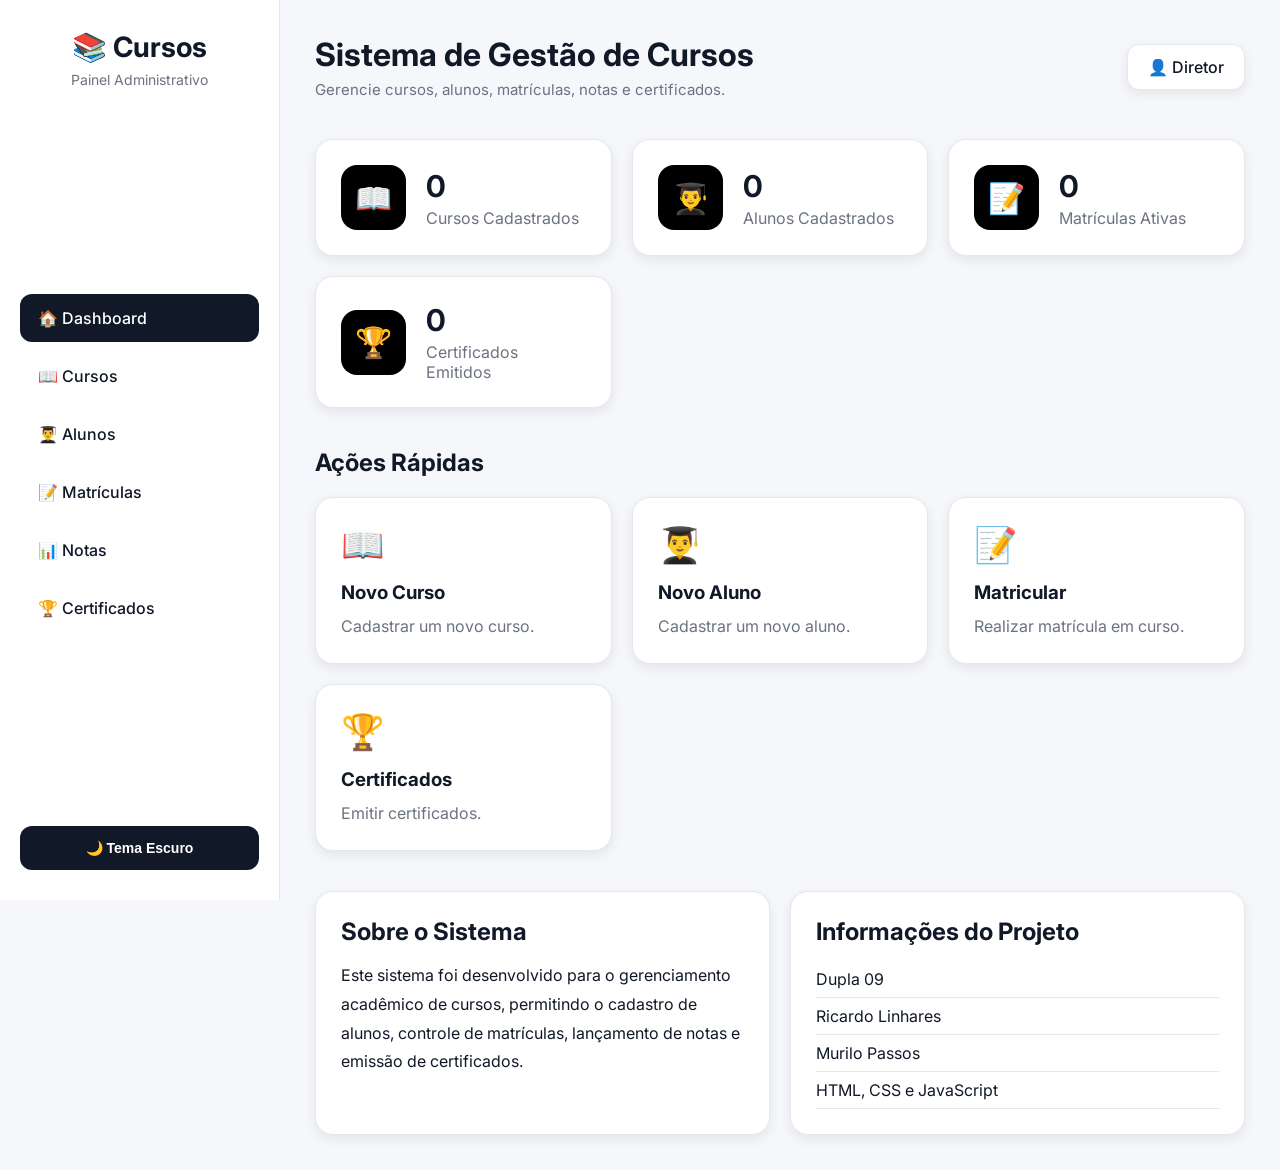
==== index.html @ fa4fe5f0 "primeiro commit" ====
<!DOCTYPE html>

<html lang="pt-BR">

<head>
    <meta charset="UTF-8">
    <meta name="viewport" content="width=device-width, initial-scale=1.0">


<title>Sistema de Gestão de Cursos</title>

<!--
    Arquivos CSS
    estilo.css = estilos gerais
    tema.css = modo claro/escuro
-->
<link rel="stylesheet" href="css/index.css">
<link rel="stylesheet" href="tema/tema.css">

<!-- Fonte moderna -->
<link href="https://fonts.googleapis.com/css2?family=Inter:wght@300;400;500;600;700&display=swap" rel="stylesheet">


</head>

<body>


<!-- ===================================================== -->
<!-- SIDEBAR -->
<!-- ===================================================== -->

<aside class="barra-lateral">

    <div class="logo">
        <h2>📚 Cursos</h2>
        <span>Painel Administrativo</span>
    </div>

    <nav class="menu">

        <a href="index.html" class="ativo">
            🏠 Dashboard
        </a>

        <a href="telas/cursos.html">
            📖 Cursos
        </a>

        <a href="telas/alunos.html">
            👨‍🎓 Alunos
        </a>

        <a href="telas/matriculas.html">
            📝 Matrículas
        </a>

        <a href="telas/notas.html">
            📊 Notas
        </a>

        <a href="telas/certificados.html">
            🏆 Certificados
        </a>

    </nav>

    <div class="rodape-menu">
        <button id="alternarTema">
            🌙 Alterar Tema
        </button>
    </div>

</aside>

<!-- ===================================================== -->
<!-- CONTEÚDO -->
<!-- ===================================================== -->

<main class="conteudo">

    <!-- CABEÇALHO -->

    <header class="cabecalho">

        <div>
            <h1>Sistema de Gestão de Cursos</h1>
            <p>
                Gerencie cursos, alunos, matrículas,
                notas e certificados.
            </p>
        </div>

        <div class="usuario">
            <span>👤 Diretor</span>
        </div>

    </header>

    <!-- CARDS DE ESTATÍSTICAS -->

    <section class="cards">

        <div class="card">

            <div class="icone">
                📖
            </div>

            <div>
                <h3 id="totalCursos">0</h3>
                <p>Cursos Cadastrados</p>
            </div>

        </div>

        <div class="card">

            <div class="icone">
                👨‍🎓
            </div>

            <div>
                <h3 id="totalAlunos">0</h3>
                <p>Alunos Cadastrados</p>
            </div>

        </div>

        <div class="card">

            <div class="icone">
                📝
            </div>

            <div>
                <h3 id="totalMatriculas">0</h3>
                <p>Matrículas Ativas</p>
            </div>

        </div>

        <div class="card">

            <div class="icone">
                🏆
            </div>

            <div>
                <h3 id="totalCertificados">0</h3>
                <p>Certificados Emitidos</p>
            </div>

        </div>

    </section>

    <!-- AÇÕES RÁPIDAS -->

    <section class="acoes-rapidas">

        <h2>Ações Rápidas</h2>

        <div class="grade-acoes">

            <a href="telas/cursos.html" class="acao">
                <span>📖</span>
                <h3>Novo Curso</h3>
                <p>Cadastrar um novo curso.</p>
            </a>

            <a href="telas/alunos.html" class="acao">
                <span>👨‍🎓</span>
                <h3>Novo Aluno</h3>
                <p>Cadastrar um novo aluno.</p>
            </a>

            <a href="telas/matriculas.html" class="acao">
                <span>📝</span>
                <h3>Matricular</h3>
                <p>Realizar matrícula em curso.</p>
            </a>

            <a href="telas/certificados.html" class="acao">
                <span>🏆</span>
                <h3>Certificados</h3>
                <p>Emitir certificados.</p>
            </a>

        </div>

    </section>

    <!-- ÚLTIMAS INFORMAÇÕES -->

    <section class="painel-inferior">

        <div class="quadro">

            <h2>Sobre o Sistema</h2>

            <p>
                Este sistema foi desenvolvido para o
                gerenciamento acadêmico de cursos,
                permitindo o cadastro de alunos,
                controle de matrículas, lançamento
                de notas e emissão de certificados.
            </p>

        </div>

        <div class="quadro">

            <h2>Informações do Projeto</h2>

            <ul>
                <li>Dupla 09</li>
                <li>Ricardo Linhares</li>
                <li>Murilo Passos</li>
                <li>HTML, CSS e JavaScript</li>
            </ul>

        </div>

    </section>

</main>

<!-- ===================================================== -->
<!-- SCRIPTS -->
<!-- ===================================================== -->

<script src="js/index.js"></script>
<script src="tema/tema.js"></script>


</body>

</html>
---- css/index.css ----
/* =======================================================
   SISTEMA DE GESTÃO DE CURSOS
   ESTILO PRINCIPAL
   Parte 1 - Reset, Variáveis, Sidebar e Layout Base
======================================================= */

/* =======================================================
   RESET GERAL
======================================================= */

* {
    margin: 0;
    padding: 0;
    box-sizing: border-box;

    transition:
        background-color 0.3s ease,
        color 0.3s ease,
        border-color 0.3s ease;
}

html {
    scroll-behavior: smooth;
}

body {
    font-family: 'Inter', sans-serif;
    background: var(--cor-fundo);
    color: var(--cor-texto);
    min-height: 100vh;
    display: flex;
    transition: background 0.3s ease, color 0.3s ease;
}

/* =======================================================
   VARIÁVEIS DO TEMA CLARO
======================================================= */

:root {
    --cor-fundo: #f5f7fa;
    --cor-sidebar: #ffffff;
    --cor-card: #ffffff;

    --cor-texto: #111827;
    --cor-texto-secundario: #6b7280;

    --cor-borda: #e5e7eb;

    --cor-destaque: #000000;

    --sombra: 0 4px 12px rgba(0, 0, 0, 0.08);

    --sombra-hover: 0 12px 30px rgba(0, 0, 0, 0.12);

    --transicao: 0.3s ease;
}

/* =======================================================
   BARRA LATERAL
======================================================= */

.barra-lateral {
    width: 280px;
    min-height: 100vh;

    background: var(--cor-sidebar);

    border-right: 1px solid var(--cor-borda);

    padding: 30px 20px;

    display: flex;
    flex-direction: column;
    justify-content: space-between;

    position: fixed;
    left: 0;
    top: 0;

    transition: var(--transicao);
}

/* =======================================================
   LOGO
======================================================= */

.logo {
    text-align: center;
}

.logo h2 {
    font-size: 28px;
    font-weight: 700;

    margin-bottom: 5px;
}

.logo span {
    color: var(--cor-texto-secundario);
    font-size: 14px;
}

/* =======================================================
   MENU DE NAVEGAÇÃO
======================================================= */

.menu {
    margin-top: 40px;

    display: flex;
    flex-direction: column;

    gap: 10px;
}

.menu a {
    text-decoration: none;

    color: var(--cor-texto);

    padding: 14px 18px;

    border-radius: 12px;

    font-weight: 500;

    display: flex;
    align-items: center;
    gap: 12px;

    transition: var(--transicao);
}

.menu a:hover {
    background: #f3f4f6;

    transform: translateX(5px);
}

.menu a.ativo {
    background: #111827;

    color: white;
}

/* =======================================================
   RODAPÉ DO MENU
======================================================= */

.rodape-menu {
    margin-top: 30px;
}

/* =======================================================
   BOTÃO DE TEMA
======================================================= */

#alternarTema {
    width: 100%;

    border: none;

    padding: 14px;

    border-radius: 12px;

    cursor: pointer;

    font-weight: 600;
    font-size: 14px;

    background: #111827;
    color: white;

    transition: var(--transicao);
}

#alternarTema:hover {
    transform: translateY(-2px);

    opacity: 0.95;
}

/* =======================================================
   CONTEÚDO PRINCIPAL
======================================================= */

.conteudo {
    flex: 1;

    margin-left: 280px;

    padding: 35px;
}

/* =======================================================
   CABEÇALHO
======================================================= */

.cabecalho {
    display: flex;

    justify-content: space-between;
    align-items: center;

    margin-bottom: 40px;
}

.cabecalho h1 {
    font-size: 32px;
    font-weight: 700;

    margin-bottom: 6px;
}

.cabecalho p {
    color: var(--cor-texto-secundario);
    font-size: 15px;
}

/* =======================================================
   ÁREA DO USUÁRIO
======================================================= */

.usuario {
    background: var(--cor-card);

    border: 1px solid var(--cor-borda);

    padding: 12px 20px;

    border-radius: 12px;

    box-shadow: var(--sombra);

    font-weight: 500;
}

/* =======================================================
   TÍTULOS PADRÃO
======================================================= */

h2 {
    font-size: 24px;
    margin-bottom: 20px;
}

/* =======================================================
   LINKS PADRÃO
======================================================= */

a {
    color: inherit;
}

/* =======================================================
   SCROLLBAR PERSONALIZADA
======================================================= */

::-webkit-scrollbar {
    width: 10px;
}

::-webkit-scrollbar-track {
    background: #e5e7eb;
}

::-webkit-scrollbar-thumb {
    background: #111827;
    border-radius: 20px;
}

::-webkit-scrollbar-thumb:hover {
    background: #000000;
}

/* =======================================================
   CARDS DE ESTATÍSTICAS
======================================================= */

.cards {
    display: grid;

    grid-template-columns:
        repeat(auto-fit, minmax(230px, 1fr));

    gap: 20px;

    margin-bottom: 40px;
}

.card {
    background: var(--cor-card);

    border: 1px solid var(--cor-borda);

    border-radius: 18px;

    padding: 25px;

    display: flex;
    align-items: center;
    gap: 20px;

    box-shadow: var(--sombra);

    transition: var(--transicao);
}

.card:hover {
    transform: translateY(-6px);

    box-shadow: var(--sombra-hover);
}

.icone {
    width: 65px;
    height: 65px;

    border-radius: 16px;

    background: var(--cor-destaque);

    color: white;

    display: flex;
    justify-content: center;
    align-items: center;

    font-size: 30px;
}

.card h3 {
    font-size: 30px;
    margin-bottom: 4px;
}

.card p {
    color: var(--cor-texto-secundario);
}

/* =======================================================
   AÇÕES RÁPIDAS
======================================================= */

.acoes-rapidas {
    margin-bottom: 40px;
}

.grade-acoes {
    display: grid;

    grid-template-columns:
        repeat(auto-fit, minmax(220px, 1fr));

    gap: 20px;
}

.acao {
    text-decoration: none;

    background: var(--cor-card);

    border: 1px solid var(--cor-borda);

    border-radius: 18px;

    padding: 25px;

    box-shadow: var(--sombra);

    transition: var(--transicao);
}

.acao:hover {
    transform: translateY(-6px);

    box-shadow: var(--sombra-hover);
}

.acao span {
    font-size: 35px;

    display: block;

    margin-bottom: 15px;
}

.acao h3 {
    margin-bottom: 10px;
}

.acao p {
    color: var(--cor-texto-secundario);

    line-height: 1.5;
}

/* =======================================================
   QUADROS INFORMATIVOS
======================================================= */

.painel-inferior {
    display: grid;

    grid-template-columns: 1fr 1fr;

    gap: 20px;
}

.quadro {
    background: var(--cor-card);

    border: 1px solid var(--cor-borda);

    border-radius: 18px;

    padding: 25px;

    box-shadow: var(--sombra);
}

.quadro h2 {
    margin-bottom: 15px;
}

.quadro p {
    line-height: 1.8;
}

.quadro ul {
    list-style: none;
}

.quadro li {
    padding: 8px 0;

    border-bottom: 1px solid var(--cor-borda);
}








/* =======================================================
   RESPONSIVIDADE
======================================================= */

@media (max-width: 900px) {

    .painel-inferior {
        grid-template-columns: 1fr;
    }

    .cabecalho {
        flex-direction: column;
        align-items: flex-start;

        gap: 20px;
    }
}

@media (max-width: 768px) {

    .barra-lateral {
        width: 100%;

        position: relative;

        min-height: auto;
    }

    .conteudo {
        margin-left: 0;
    }
}

@media (max-width: 600px) {

    .cards,
    .grade-acoes {
        grid-template-columns: 1fr;
    }
}
---- tema/tema.css ----
/* =======================================================
   MODO ESCURO
======================================================= */

body.escuro {

    --cor-fundo: #0f1115;

    --cor-sidebar: #161b22;

    --cor-card: #1d232d;

    --cor-texto: #ffffff;

    --cor-texto-secundario: #9ca3af;

    --cor-borda: #2f3742;

    --cor-destaque: #ffffff;

    --sombra: 0 4px 12px rgba(0, 0, 0, 0.4);

    --sombra-hover: 0 12px 30px rgba(0, 0, 0, 0.5);
}

/* =======================================================
   AJUSTES EXTRAS MODO ESCURO
======================================================= */

body.escuro .menu a:hover {
    background: rgba(255, 255, 255, 0.08);
}

body.escuro .menu a.ativo {
    background: white;
    color: black;
}

/* Botão de troca de tema */

body.escuro #alternarTema {
    background: white;
    color: black;
}

/* Caso alguma tela utilize botão primário */

body.escuro .botao-primario {
    background: white;
    color: black;
}

/* Tabelas */

body.escuro thead {
    background: #111111;
}

body.escuro tbody tr:hover {
    background: rgba(255, 255, 255, 0.05);
}

/* Scrollbar */

body.escuro ::-webkit-scrollbar-track {
    background: #1a1a1a;
}

body.escuro ::-webkit-scrollbar-thumb {
    background: #6b7280;
    border-radius: 20px;
}

body.escuro ::-webkit-scrollbar-thumb:hover {
    background: #9ca3af;
}
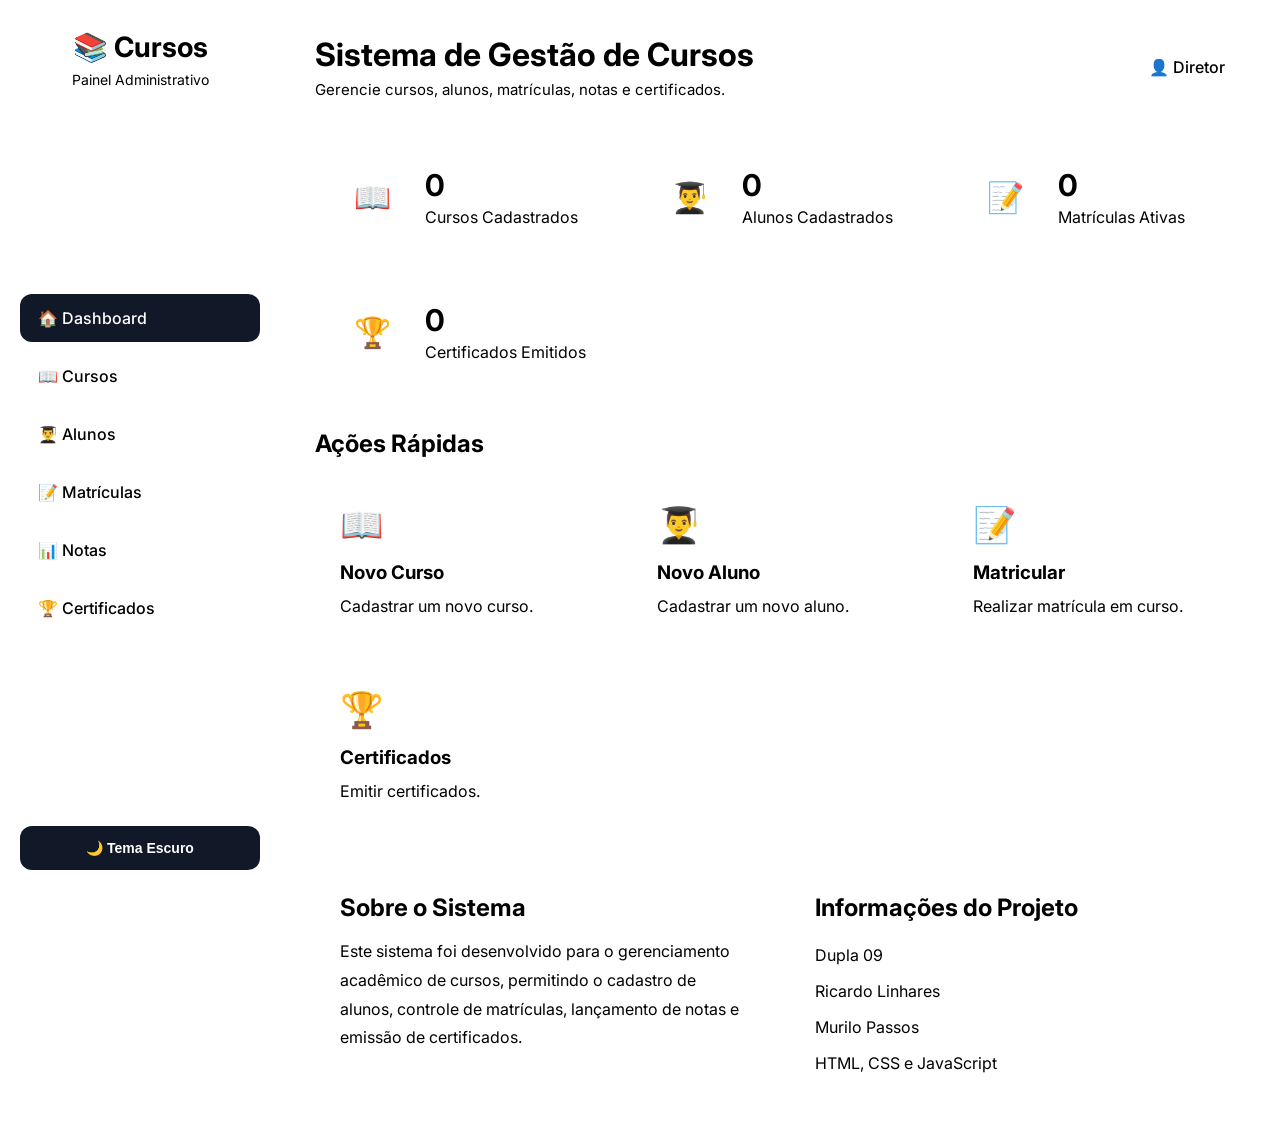
==== commit 4df6d1d2: "add telas finais" ====
--- a/index.html
+++ b/index.html
@@ -14,8 +14,9 @@
     estilo.css = estilos gerais
     tema.css = modo claro/escuro
 -->
+<link rel="stylesheet" href="base/base.css">
+<link rel="stylesheet" href="tema/tema.css">
 <link rel="stylesheet" href="css/index.css">
-<link rel="stylesheet" href="tema/tema.css">
 
 <!-- Fonte moderna -->
 <link href="https://fonts.googleapis.com/css2?family=Inter:wght@300;400;500;600;700&display=swap" rel="stylesheet">
--- a/base/base.css
+++ b/base/base.css
@@ -0,0 +1,235 @@
+/* =======================================================
+   RESET
+======================================================= */
+
+* {
+    margin: 0;
+    padding: 0;
+    box-sizing: border-box;
+
+    transition:
+        background-color 0.3s ease,
+        color 0.3s ease,
+        border-color 0.3s ease;
+}
+
+html {
+    scroll-behavior: smooth;
+}
+
+body {
+    font-family: 'Inter', sans-serif;
+    background: var(--cor-fundo);
+    color: var(--cor-texto);
+    min-height: 100vh;
+    display: flex;
+    transition: background 0.3s ease, color 0.3s ease;
+}
+
+/* =======================================================
+   BARRA LATERAL
+======================================================= */
+
+.barra-lateral {
+    width: 280px;
+    min-height: 100vh;
+    background: var(--cor-sidebar);
+    border-right: 1px solid var(--cor-borda);
+    padding: 30px 20px;
+    display: flex;
+    flex-direction: column;
+    justify-content: space-between;
+    position: fixed;
+    left: 0;
+    top: 0;
+    transition: var(--transicao);
+}
+
+/* =======================================================
+   LOGO
+======================================================= */
+
+.logo {
+    text-align: center;
+}
+
+.logo h2 {
+    font-size: 28px;
+    font-weight: 700;
+    margin-bottom: 5px;
+}
+
+.logo span {
+    color: var(--cor-texto-secundario);
+    font-size: 14px;
+}
+
+/* =======================================================
+   MENU
+======================================================= */
+
+.menu {
+    margin-top: 40px;
+    display: flex;
+    flex-direction: column;
+    gap: 10px;
+}
+
+.menu a {
+    text-decoration: none;
+    color: var(--cor-texto);
+    padding: 14px 18px;
+    border-radius: 12px;
+    font-weight: 500;
+    display: flex;
+    align-items: center;
+    gap: 12px;
+    transition: var(--transicao);
+}
+
+.menu a:hover {
+    background: #f3f4f6;
+    transform: translateX(5px);
+}
+
+.menu a.ativo {
+    background: #111827;
+    color: white;
+}
+
+/* =======================================================
+   RODAPÉ MENU
+======================================================= */
+
+.rodape-menu {
+    margin-top: 30px;
+}
+
+/* =======================================================
+   BOTÃO TEMA
+======================================================= */
+
+#alternarTema {
+    width: 100%;
+    border: none;
+    padding: 14px;
+    border-radius: 12px;
+    cursor: pointer;
+    font-weight: 600;
+    font-size: 14px;
+    background: #111827;
+    color: white;
+    transition: var(--transicao);
+}
+
+#alternarTema:hover {
+    transform: translateY(-2px);
+    opacity: 0.95;
+}
+
+/* =======================================================
+   CONTEÚDO
+======================================================= */
+
+.conteudo {
+    flex: 1;
+    margin-left: 280px;
+    padding: 35px;
+}
+
+/* =======================================================
+   CABEÇALHO
+======================================================= */
+
+.cabecalho {
+    display: flex;
+    justify-content: space-between;
+    align-items: center;
+    margin-bottom: 40px;
+}
+
+.cabecalho h1 {
+    font-size: 32px;
+    font-weight: 700;
+    margin-bottom: 6px;
+}
+
+.cabecalho p {
+    color: var(--cor-texto-secundario);
+    font-size: 15px;
+}
+
+/* =======================================================
+   USUÁRIO
+======================================================= */
+
+.usuario {
+    background: var(--cor-card);
+    border: 1px solid var(--cor-borda);
+    padding: 12px 20px;
+    border-radius: 12px;
+    box-shadow: var(--sombra);
+    font-weight: 500;
+}
+
+/* =======================================================
+   PADRÕES
+======================================================= */
+
+h2 {
+    font-size: 24px;
+    margin-bottom: 20px;
+}
+
+a {
+    color: inherit;
+}
+
+/* =======================================================
+   SCROLLBAR
+======================================================= */
+
+::-webkit-scrollbar {
+    width: 10px;
+}
+
+::-webkit-scrollbar-track {
+    background: #e5e7eb;
+}
+
+::-webkit-scrollbar-thumb {
+    background: #111827;
+    border-radius: 20px;
+}
+
+::-webkit-scrollbar-thumb:hover {
+    background: #000000;
+}
+
+/* =======================================================
+   RESPONSIVIDADE GLOBAL
+======================================================= */
+
+@media (max-width: 900px) {
+
+    .cabecalho {
+        flex-direction: column;
+        align-items: flex-start;
+        gap: 20px;
+    }
+
+}
+
+@media (max-width: 768px) {
+
+    .barra-lateral {
+        width: 100%;
+        position: relative;
+        min-height: auto;
+    }
+
+    .conteudo {
+        margin-left: 0;
+    }
+
+}
--- a/css/index.css
+++ b/css/index.css
@@ -1,332 +1,41 @@
 /* =======================================================
-   SISTEMA DE GESTÃO DE CURSOS
-   ESTILO PRINCIPAL
-   Parte 1 - Reset, Variáveis, Sidebar e Layout Base
-======================================================= */
-
-/* =======================================================
-   RESET GERAL
-======================================================= */
-
-* {
-    margin: 0;
-    padding: 0;
-    box-sizing: border-box;
-
-    transition:
-        background-color 0.3s ease,
-        color 0.3s ease,
-        border-color 0.3s ease;
-}
-
-html {
-    scroll-behavior: smooth;
-}
-
-body {
-    font-family: 'Inter', sans-serif;
-    background: var(--cor-fundo);
-    color: var(--cor-texto);
-    min-height: 100vh;
-    display: flex;
-    transition: background 0.3s ease, color 0.3s ease;
-}
-
-/* =======================================================
-   VARIÁVEIS DO TEMA CLARO
-======================================================= */
-
-:root {
-    --cor-fundo: #f5f7fa;
-    --cor-sidebar: #ffffff;
-    --cor-card: #ffffff;
-
-    --cor-texto: #111827;
-    --cor-texto-secundario: #6b7280;
-
-    --cor-borda: #e5e7eb;
-
-    --cor-destaque: #000000;
-
-    --sombra: 0 4px 12px rgba(0, 0, 0, 0.08);
-
-    --sombra-hover: 0 12px 30px rgba(0, 0, 0, 0.12);
-
-    --transicao: 0.3s ease;
-}
-
-/* =======================================================
-   BARRA LATERAL
-======================================================= */
-
-.barra-lateral {
-    width: 280px;
-    min-height: 100vh;
-
-    background: var(--cor-sidebar);
-
-    border-right: 1px solid var(--cor-borda);
-
-    padding: 30px 20px;
-
-    display: flex;
-    flex-direction: column;
-    justify-content: space-between;
-
-    position: fixed;
-    left: 0;
-    top: 0;
-
-    transition: var(--transicao);
-}
-
-/* =======================================================
-   LOGO
-======================================================= */
-
-.logo {
-    text-align: center;
-}
-
-.logo h2 {
-    font-size: 28px;
-    font-weight: 700;
-
-    margin-bottom: 5px;
-}
-
-.logo span {
-    color: var(--cor-texto-secundario);
-    font-size: 14px;
-}
-
-/* =======================================================
-   MENU DE NAVEGAÇÃO
-======================================================= */
-
-.menu {
-    margin-top: 40px;
-
-    display: flex;
-    flex-direction: column;
-
-    gap: 10px;
-}
-
-.menu a {
-    text-decoration: none;
-
-    color: var(--cor-texto);
-
-    padding: 14px 18px;
-
-    border-radius: 12px;
-
-    font-weight: 500;
-
-    display: flex;
-    align-items: center;
-    gap: 12px;
-
-    transition: var(--transicao);
-}
-
-.menu a:hover {
-    background: #f3f4f6;
-
-    transform: translateX(5px);
-}
-
-.menu a.ativo {
-    background: #111827;
-
-    color: white;
-}
-
-/* =======================================================
-   RODAPÉ DO MENU
-======================================================= */
-
-.rodape-menu {
-    margin-top: 30px;
-}
-
-/* =======================================================
-   BOTÃO DE TEMA
-======================================================= */
-
-#alternarTema {
-    width: 100%;
-
-    border: none;
-
-    padding: 14px;
-
-    border-radius: 12px;
-
-    cursor: pointer;
-
-    font-weight: 600;
-    font-size: 14px;
-
-    background: #111827;
-    color: white;
-
-    transition: var(--transicao);
-}
-
-#alternarTema:hover {
-    transform: translateY(-2px);
-
-    opacity: 0.95;
-}
-
-/* =======================================================
-   CONTEÚDO PRINCIPAL
-======================================================= */
-
-.conteudo {
-    flex: 1;
-
-    margin-left: 280px;
-
-    padding: 35px;
-}
-
-/* =======================================================
-   CABEÇALHO
-======================================================= */
-
-.cabecalho {
-    display: flex;
-
-    justify-content: space-between;
-    align-items: center;
-
-    margin-bottom: 40px;
-}
-
-.cabecalho h1 {
-    font-size: 32px;
-    font-weight: 700;
-
-    margin-bottom: 6px;
-}
-
-.cabecalho p {
-    color: var(--cor-texto-secundario);
-    font-size: 15px;
-}
-
-/* =======================================================
-   ÁREA DO USUÁRIO
-======================================================= */
-
-.usuario {
-    background: var(--cor-card);
-
-    border: 1px solid var(--cor-borda);
-
-    padding: 12px 20px;
-
-    border-radius: 12px;
-
-    box-shadow: var(--sombra);
-
-    font-weight: 500;
-}
-
-/* =======================================================
-   TÍTULOS PADRÃO
-======================================================= */
-
-h2 {
-    font-size: 24px;
-    margin-bottom: 20px;
-}
-
-/* =======================================================
-   LINKS PADRÃO
-======================================================= */
-
-a {
-    color: inherit;
-}
-
-/* =======================================================
-   SCROLLBAR PERSONALIZADA
-======================================================= */
-
-::-webkit-scrollbar {
-    width: 10px;
-}
-
-::-webkit-scrollbar-track {
-    background: #e5e7eb;
-}
-
-::-webkit-scrollbar-thumb {
-    background: #111827;
-    border-radius: 20px;
-}
-
-::-webkit-scrollbar-thumb:hover {
-    background: #000000;
-}
-
-/* =======================================================
-   CARDS DE ESTATÍSTICAS
+   CARDS
 ======================================================= */
 
 .cards {
     display: grid;
-
     grid-template-columns:
         repeat(auto-fit, minmax(230px, 1fr));
-
     gap: 20px;
-
     margin-bottom: 40px;
 }
 
 .card {
     background: var(--cor-card);
-
     border: 1px solid var(--cor-borda);
-
     border-radius: 18px;
-
     padding: 25px;
-
     display: flex;
     align-items: center;
     gap: 20px;
-
     box-shadow: var(--sombra);
-
     transition: var(--transicao);
 }
 
 .card:hover {
     transform: translateY(-6px);
-
     box-shadow: var(--sombra-hover);
 }
 
 .icone {
     width: 65px;
     height: 65px;
-
     border-radius: 16px;
-
     background: var(--cor-destaque);
-
     color: white;
-
     display: flex;
     justify-content: center;
     align-items: center;
-
     font-size: 30px;
 }
 
@@ -349,40 +58,29 @@
 
 .grade-acoes {
     display: grid;
-
     grid-template-columns:
         repeat(auto-fit, minmax(220px, 1fr));
-
     gap: 20px;
 }
 
 .acao {
     text-decoration: none;
-
     background: var(--cor-card);
-
     border: 1px solid var(--cor-borda);
-
     border-radius: 18px;
-
     padding: 25px;
-
     box-shadow: var(--sombra);
-
     transition: var(--transicao);
 }
 
 .acao:hover {
     transform: translateY(-6px);
-
     box-shadow: var(--sombra-hover);
 }
 
 .acao span {
     font-size: 35px;
-
     display: block;
-
     margin-bottom: 15px;
 }
 
@@ -392,31 +90,24 @@
 
 .acao p {
     color: var(--cor-texto-secundario);
-
     line-height: 1.5;
 }
 
 /* =======================================================
-   QUADROS INFORMATIVOS
+   QUADROS
 ======================================================= */
 
 .painel-inferior {
     display: grid;
-
     grid-template-columns: 1fr 1fr;
-
     gap: 20px;
 }
 
 .quadro {
     background: var(--cor-card);
-
     border: 1px solid var(--cor-borda);
-
     border-radius: 18px;
-
     padding: 25px;
-
     box-shadow: var(--sombra);
 }
 
@@ -434,19 +125,11 @@
 
 .quadro li {
     padding: 8px 0;
-
     border-bottom: 1px solid var(--cor-borda);
 }
 
-
-
-
-
-
-
-
 /* =======================================================
-   RESPONSIVIDADE
+   RESPONSIVIDADE DASHBOARD
 ======================================================= */
 
 @media (max-width: 900px) {
@@ -455,27 +138,6 @@
         grid-template-columns: 1fr;
     }
 
-    .cabecalho {
-        flex-direction: column;
-        align-items: flex-start;
-
-        gap: 20px;
-    }
-}
-
-@media (max-width: 768px) {
-
-    .barra-lateral {
-        width: 100%;
-
-        position: relative;
-
-        min-height: auto;
-    }
-
-    .conteudo {
-        margin-left: 0;
-    }
 }
 
 @media (max-width: 600px) {
@@ -484,4 +146,5 @@
     .grade-acoes {
         grid-template-columns: 1fr;
     }
+
 }
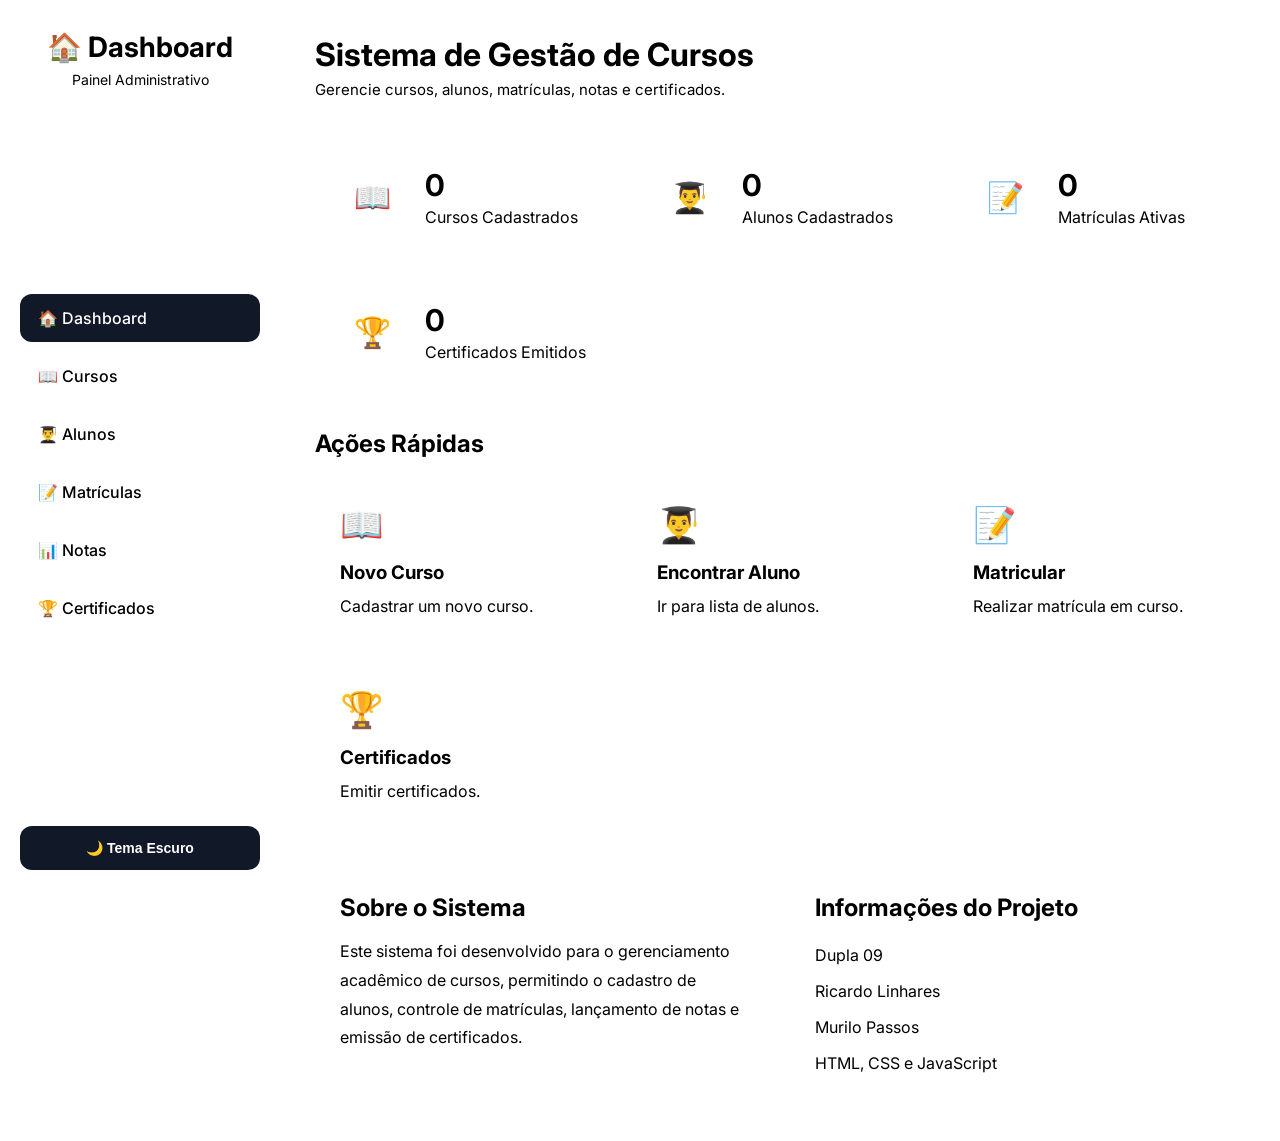
==== commit 53a5bb20: "arrumando certificados" ====
--- a/index.html
+++ b/index.html
@@ -34,7 +34,7 @@
 <aside class="barra-lateral">
 
     <div class="logo">
-        <h2>📚 Cursos</h2>
+        <h2>🏠 Dashboard</h2>
         <span>Painel Administrativo</span>
     </div>
 
@@ -92,10 +92,6 @@
             </p>
         </div>
 
-        <div class="usuario">
-            <span>👤 Diretor</span>
-        </div>
-
     </header>
 
     <!-- CARDS DE ESTATÍSTICAS -->
@@ -172,8 +168,8 @@
 
             <a href="telas/alunos.html" class="acao">
                 <span>👨‍🎓</span>
-                <h3>Novo Aluno</h3>
-                <p>Cadastrar um novo aluno.</p>
+                <h3>Encontrar Aluno</h3>
+                <p>Ir para lista de alunos.</p>
             </a>
 
             <a href="telas/matriculas.html" class="acao">
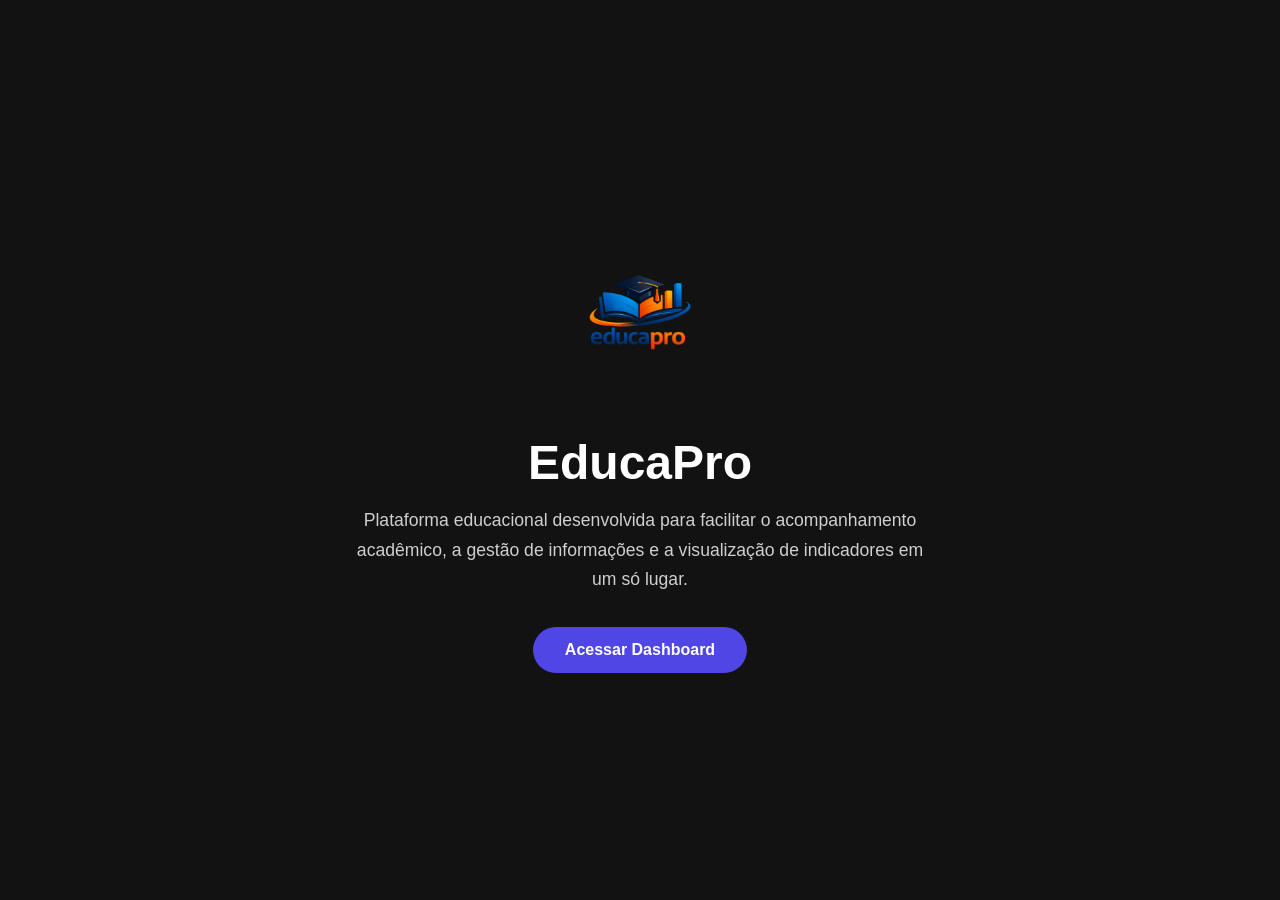
==== commit 007d9614: "adicionando tela inicial" ====
--- a/index.html
+++ b/index.html
@@ -1,236 +1,27 @@
 <!DOCTYPE html>
-
 <html lang="pt-BR">
-
 <head>
-    <meta charset="UTF-8">
-    <meta name="viewport" content="width=device-width, initial-scale=1.0">
-
-
-<title>Sistema de Gestão de Cursos</title>
-
-<!--
-    Arquivos CSS
-    estilo.css = estilos gerais
-    tema.css = modo claro/escuro
--->
-<link rel="stylesheet" href="base/base.css">
-<link rel="stylesheet" href="tema/tema.css">
-<link rel="stylesheet" href="css/index.css">
-
-<!-- Fonte moderna -->
-<link href="https://fonts.googleapis.com/css2?family=Inter:wght@300;400;500;600;700&display=swap" rel="stylesheet">
-
-
+  <meta charset="UTF-8">
+  <meta name="viewport" content="width=device-width, initial-scale=1.0">
+  <title>EducaPro</title>
+  <link rel="stylesheet" href="css/index.css">
 </head>
-
 <body>
 
+  <main class="container">
+    <img src="img/logo.png" alt="Logo EducaPro" class="logo">
 
-<!-- ===================================================== -->
-<!-- SIDEBAR -->
-<!-- ===================================================== -->
+    <h1>EducaPro</h1>
 
-<aside class="barra-lateral">
+    <p>
+      Plataforma educacional desenvolvida para facilitar o acompanhamento
+      acadêmico, a gestão de informações e a visualização de indicadores em um só lugar.
+    </p>
 
-    <div class="logo">
-        <h2>🏠 Dashboard</h2>
-        <span>Painel Administrativo</span>
-    </div>
-
-    <nav class="menu">
-
-        <a href="index.html" class="ativo">
-            🏠 Dashboard
-        </a>
-
-        <a href="telas/cursos.html">
-            📖 Cursos
-        </a>
-
-        <a href="telas/alunos.html">
-            👨‍🎓 Alunos
-        </a>
-
-        <a href="telas/matriculas.html">
-            📝 Matrículas
-        </a>
-
-        <a href="telas/notas.html">
-            📊 Notas
-        </a>
-
-        <a href="telas/certificados.html">
-            🏆 Certificados
-        </a>
-
-    </nav>
-
-    <div class="rodape-menu">
-        <button id="alternarTema">
-            🌙 Alterar Tema
-        </button>
-    </div>
-
-</aside>
-
-<!-- ===================================================== -->
-<!-- CONTEÚDO -->
-<!-- ===================================================== -->
-
-<main class="conteudo">
-
-    <!-- CABEÇALHO -->
-
-    <header class="cabecalho">
-
-        <div>
-            <h1>Sistema de Gestão de Cursos</h1>
-            <p>
-                Gerencie cursos, alunos, matrículas,
-                notas e certificados.
-            </p>
-        </div>
-
-    </header>
-
-    <!-- CARDS DE ESTATÍSTICAS -->
-
-    <section class="cards">
-
-        <div class="card">
-
-            <div class="icone">
-                📖
-            </div>
-
-            <div>
-                <h3 id="totalCursos">0</h3>
-                <p>Cursos Cadastrados</p>
-            </div>
-
-        </div>
-
-        <div class="card">
-
-            <div class="icone">
-                👨‍🎓
-            </div>
-
-            <div>
-                <h3 id="totalAlunos">0</h3>
-                <p>Alunos Cadastrados</p>
-            </div>
-
-        </div>
-
-        <div class="card">
-
-            <div class="icone">
-                📝
-            </div>
-
-            <div>
-                <h3 id="totalMatriculas">0</h3>
-                <p>Matrículas Ativas</p>
-            </div>
-
-        </div>
-
-        <div class="card">
-
-            <div class="icone">
-                🏆
-            </div>
-
-            <div>
-                <h3 id="totalCertificados">0</h3>
-                <p>Certificados Emitidos</p>
-            </div>
-
-        </div>
-
-    </section>
-
-    <!-- AÇÕES RÁPIDAS -->
-
-    <section class="acoes-rapidas">
-
-        <h2>Ações Rápidas</h2>
-
-        <div class="grade-acoes">
-
-            <a href="telas/cursos.html" class="acao">
-                <span>📖</span>
-                <h3>Novo Curso</h3>
-                <p>Cadastrar um novo curso.</p>
-            </a>
-
-            <a href="telas/alunos.html" class="acao">
-                <span>👨‍🎓</span>
-                <h3>Encontrar Aluno</h3>
-                <p>Ir para lista de alunos.</p>
-            </a>
-
-            <a href="telas/matriculas.html" class="acao">
-                <span>📝</span>
-                <h3>Matricular</h3>
-                <p>Realizar matrícula em curso.</p>
-            </a>
-
-            <a href="telas/certificados.html" class="acao">
-                <span>🏆</span>
-                <h3>Certificados</h3>
-                <p>Emitir certificados.</p>
-            </a>
-
-        </div>
-
-    </section>
-
-    <!-- ÚLTIMAS INFORMAÇÕES -->
-
-    <section class="painel-inferior">
-
-        <div class="quadro">
-
-            <h2>Sobre o Sistema</h2>
-
-            <p>
-                Este sistema foi desenvolvido para o
-                gerenciamento acadêmico de cursos,
-                permitindo o cadastro de alunos,
-                controle de matrículas, lançamento
-                de notas e emissão de certificados.
-            </p>
-
-        </div>
-
-        <div class="quadro">
-
-            <h2>Informações do Projeto</h2>
-
-            <ul>
-                <li>Dupla 09</li>
-                <li>Ricardo Linhares</li>
-                <li>Murilo Passos</li>
-                <li>HTML, CSS e JavaScript</li>
-            </ul>
-
-        </div>
-
-    </section>
-
-</main>
-
-<!-- ===================================================== -->
-<!-- SCRIPTS -->
-<!-- ===================================================== -->
-
-<script src="js/index.js"></script>
-<script src="tema/tema.js"></script>
-
+    <a href="telas/dashboard.html" class="btn-dashboard">
+      Acessar Dashboard
+    </a>
+  </main>
 
 </body>
-
-</html>
+</html>
--- a/css/index.css
+++ b/css/index.css
@@ -1,150 +1,59 @@
-/* =======================================================
-   CARDS
-======================================================= */
 
-.cards {
-    display: grid;
-    grid-template-columns:
-        repeat(auto-fit, minmax(230px, 1fr));
-    gap: 20px;
-    margin-bottom: 40px;
+
+* {
+  margin: 0;
+  padding: 0;
+  box-sizing: border-box;
 }
 
-.card {
-    background: var(--cor-card);
-    border: 1px solid var(--cor-borda);
-    border-radius: 18px;
-    padding: 25px;
-    display: flex;
-    align-items: center;
-    gap: 20px;
-    box-shadow: var(--sombra);
-    transition: var(--transicao);
+body {
+  background: #121212;
+  color: #ffffff;
+  font-family: "Segoe UI", sans-serif;
+  min-height: 100vh;
+  display: flex;
+  justify-content: center;
+  align-items: center;
 }
 
-.card:hover {
-    transform: translateY(-6px);
-    box-shadow: var(--sombra-hover);
+.container {
+  text-align: center;
+  max-width: 650px;
+  padding: 40px;
 }
 
-.icone {
-    width: 65px;
-    height: 65px;
-    border-radius: 16px;
-    background: var(--cor-destaque);
-    color: white;
-    display: flex;
-    justify-content: center;
-    align-items: center;
-    font-size: 30px;
+.logo {
+  width: 180px;
+  height: auto;
+  margin-bottom: 24px;
 }
 
-.card h3 {
-    font-size: 30px;
-    margin-bottom: 4px;
+h1 {
+  font-size: 3rem;
+  margin-bottom: 16px;
+  color: #ffffff;
 }
 
-.card p {
-    color: var(--cor-texto-secundario);
+p {
+  font-size: 1.1rem;
+  line-height: 1.7;
+  color: #cfcfcf;
+  margin-bottom: 32px;
 }
 
-/* =======================================================
-   AÇÕES RÁPIDAS
-======================================================= */
-
-.acoes-rapidas {
-    margin-bottom: 40px;
+.btn-dashboard {
+  display: inline-block;
+  padding: 14px 32px;
+  background: #4f46e5;
+  color: white;
+  text-decoration: none;
+  border-radius: 999px;
+  font-weight: 600;
+  transition: all 0.3s ease;
 }
 
-.grade-acoes {
-    display: grid;
-    grid-template-columns:
-        repeat(auto-fit, minmax(220px, 1fr));
-    gap: 20px;
-}
-
-.acao {
-    text-decoration: none;
-    background: var(--cor-card);
-    border: 1px solid var(--cor-borda);
-    border-radius: 18px;
-    padding: 25px;
-    box-shadow: var(--sombra);
-    transition: var(--transicao);
-}
-
-.acao:hover {
-    transform: translateY(-6px);
-    box-shadow: var(--sombra-hover);
-}
-
-.acao span {
-    font-size: 35px;
-    display: block;
-    margin-bottom: 15px;
-}
-
-.acao h3 {
-    margin-bottom: 10px;
-}
-
-.acao p {
-    color: var(--cor-texto-secundario);
-    line-height: 1.5;
-}
-
-/* =======================================================
-   QUADROS
-======================================================= */
-
-.painel-inferior {
-    display: grid;
-    grid-template-columns: 1fr 1fr;
-    gap: 20px;
-}
-
-.quadro {
-    background: var(--cor-card);
-    border: 1px solid var(--cor-borda);
-    border-radius: 18px;
-    padding: 25px;
-    box-shadow: var(--sombra);
-}
-
-.quadro h2 {
-    margin-bottom: 15px;
-}
-
-.quadro p {
-    line-height: 1.8;
-}
-
-.quadro ul {
-    list-style: none;
-}
-
-.quadro li {
-    padding: 8px 0;
-    border-bottom: 1px solid var(--cor-borda);
-}
-
-/* =======================================================
-   RESPONSIVIDADE DASHBOARD
-======================================================= */
-
-@media (max-width: 900px) {
-
-    .painel-inferior {
-        grid-template-columns: 1fr;
-    }
-
-}
-
-@media (max-width: 600px) {
-
-    .cards,
-    .grade-acoes {
-        grid-template-columns: 1fr;
-    }
-
+.btn-dashboard:hover {
+  background: #6366f1;
+  transform: translateY(-2px);
+  box-shadow: 0 8px 20px rgba(99, 102, 241, 0.3);
 }
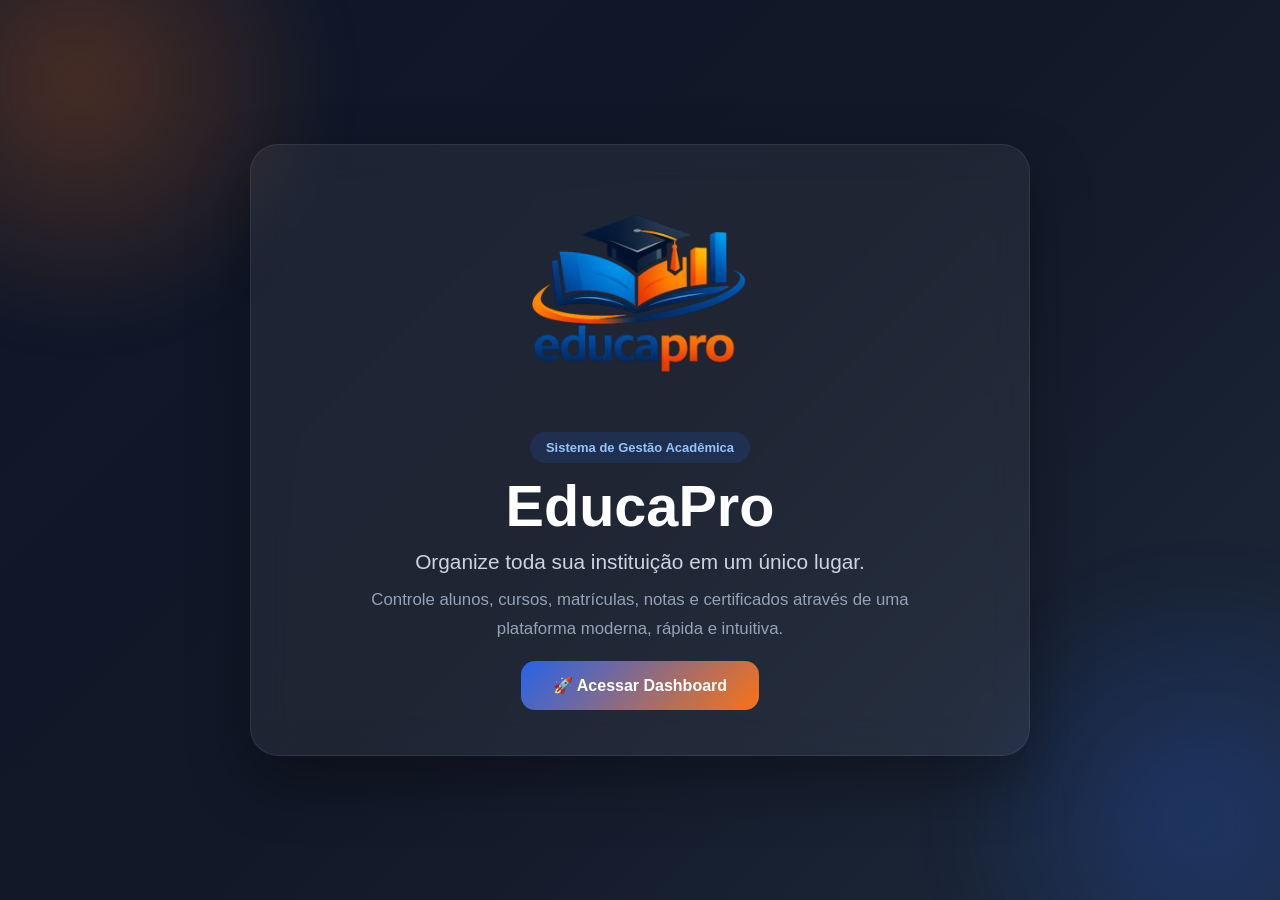
==== commit f36c5b51: "arrumando estilo" ====
--- a/index.html
+++ b/index.html
@@ -1,27 +1,50 @@
 <!DOCTYPE html>
 <html lang="pt-BR">
+
 <head>
-  <meta charset="UTF-8">
-  <meta name="viewport" content="width=device-width, initial-scale=1.0">
-  <title>EducaPro</title>
-  <link rel="stylesheet" href="css/index.css">
+    <meta charset="UTF-8">
+    <meta name="viewport" content="width=device-width, initial-scale=1.0">
+    <title>EducaPro</title>
+
+    <link rel="stylesheet" href="css/index.css">
 </head>
+
 <body>
 
-  <main class="container">
-    <img src="img/logo.png" alt="Logo EducaPro" class="logo">
+    <div class="fundo"></div>
 
-    <h1>EducaPro</h1>
+    <main class="container">
 
-    <p>
-      Plataforma educacional desenvolvida para facilitar o acompanhamento
-      acadêmico, a gestão de informações e a visualização de indicadores em um só lugar.
-    </p>
+        <div class="card">
 
-    <a href="telas/dashboard.html" class="btn-dashboard">
-      Acessar Dashboard
-    </a>
-  </main>
+            <img src="img/logo.png"
+                 alt="EducaPro"
+                 class="logo">
+
+            <span class="badge">
+                Sistema de Gestão Acadêmica
+            </span>
+
+            <h1>EducaPro</h1>
+
+            <h2>
+                Organize toda sua instituição em um único lugar.
+            </h2>
+
+            <p>
+                Controle alunos, cursos, matrículas, notas e certificados
+                através de uma plataforma moderna, rápida e intuitiva.
+            </p>
+
+            <a href="telas/dashboard.html"
+               class="btn-dashboard">
+                🚀 Acessar Dashboard
+            </a>
+
+        </div>
+
+    </main>
 
 </body>
+
 </html>
--- a/css/index.css
+++ b/css/index.css
@@ -1,59 +1,233 @@
-
+/* =======================================================
+   RESET
+======================================================= */
 
 * {
-  margin: 0;
-  padding: 0;
-  box-sizing: border-box;
-}
+    margin: 0;
+    padding: 0;
+    box-sizing: border-box;
+}
+
+/* =======================================================
+   BODY
+======================================================= */
 
 body {
-  background: #121212;
-  color: #ffffff;
-  font-family: "Segoe UI", sans-serif;
-  min-height: 100vh;
-  display: flex;
-  justify-content: center;
-  align-items: center;
-}
+    min-height: 100vh;
+
+    display: flex;
+    justify-content: center;
+    align-items: center;
+
+    font-family: "Inter", sans-serif;
+
+    background: linear-gradient(135deg, #0f172a, #111827, #1e293b);
+
+    position: relative;
+    overflow-x: hidden;
+}
+
+/* =======================================================
+   FUNDO DECORATIVO
+======================================================= */
+
+.fundo::before,
+.fundo::after {
+    content: "";
+    position: fixed;
+
+    width: 520px;
+    height: 520px;
+
+    border-radius: 50%;
+    filter: blur(25px);
+
+    z-index: 0;
+}
+
+.fundo::before {
+    top: -180px;
+    left: -180px;
+    background: radial-gradient(circle, rgba(249,115,22,.25), transparent 70%);
+}
+
+.fundo::after {
+    bottom: -180px;
+    right: -180px;
+    background: radial-gradient(circle, rgba(37,99,235,.25), transparent 70%);
+}
+
+/* =======================================================
+   CONTAINER
+======================================================= */
 
 .container {
-  text-align: center;
-  max-width: 650px;
-  padding: 40px;
-}
+    width: 100%;
+    max-width: 900px;
+
+    padding: 20px;
+
+    display: flex;
+    justify-content: center;
+
+    z-index: 2;
+}
+
+/* =======================================================
+   CARD
+======================================================= */
+
+.card {
+    width: 100%;
+    max-width: 780px;
+
+    padding: 45px 40px;
+
+    text-align: center;
+
+    background: rgba(255,255,255,.06);
+    backdrop-filter: blur(18px);
+
+    border: 1px solid rgba(255,255,255,.08);
+    border-radius: 28px;
+
+    box-shadow: 0 25px 60px rgba(0,0,0,.35);
+
+    display: flex;
+    flex-direction: column;
+    align-items: center;
+
+    gap: 12px; /* 🔥 controla TODOS os espaços */
+}
+
+/* =======================================================
+   LOGO
+======================================================= */
 
 .logo {
-  width: 180px;
-  height: auto;
-  margin-bottom: 24px;
-}
+    width: 230px;
+    max-width: 70%;
+}
+
+/* =======================================================
+   BADGE
+======================================================= */
+
+.badge {
+    display: inline-block;
+
+    padding: 8px 16px;
+
+    border-radius: 999px;
+
+    background: rgba(37,99,235,.15);
+    color: #93c5fd;
+
+    font-size: 13px;
+    font-weight: 700;
+}
+
+/* =======================================================
+   TEXTOS (RESET DE MARGEM AQUI É CRÍTICO)
+======================================================= */
+
+h1, h2, p {
+    margin: 0; /* 🔥 remove o “buraco invisível” */
+}
+
+/* =======================================================
+   TITULO
+======================================================= */
 
 h1 {
-  font-size: 3rem;
-  margin-bottom: 16px;
-  color: #ffffff;
-}
+    color: white;
+
+    font-size: 3.6rem;
+    font-weight: 800;
+    line-height: 1.1;
+}
+
+/* =======================================================
+   SUBTITULO
+======================================================= */
+
+h2 {
+    color: #cbd5e1;
+
+    font-size: 1.3rem;
+    font-weight: 500;
+
+    max-width: 600px;
+}
+
+/* =======================================================
+   TEXTO
+======================================================= */
 
 p {
-  font-size: 1.1rem;
-  line-height: 1.7;
-  color: #cfcfcf;
-  margin-bottom: 32px;
-}
+    max-width: 620px;
+
+    color: #94a3b8;
+
+    line-height: 1.7;
+    font-size: 1.05rem;
+}
+
+/* =======================================================
+   BOTÃO
+======================================================= */
 
 .btn-dashboard {
-  display: inline-block;
-  padding: 14px 32px;
-  background: #4f46e5;
-  color: white;
-  text-decoration: none;
-  border-radius: 999px;
-  font-weight: 600;
-  transition: all 0.3s ease;
+    margin-top: 6px;
+
+    display: inline-block;
+
+    padding: 15px 32px;
+
+    border-radius: 14px;
+
+    text-decoration: none;
+    font-weight: 700;
+    color: white;
+
+    background: linear-gradient(135deg, #2563eb, #f97316);
+
+    transition: .25s ease;
 }
 
 .btn-dashboard:hover {
-  background: #6366f1;
-  transform: translateY(-2px);
-  box-shadow: 0 8px 20px rgba(99, 102, 241, 0.3);
+    transform: translateY(-3px);
+    box-shadow: 0 18px 40px rgba(37,99,235,.35);
+}
+
+/* =======================================================
+   RESPONSIVO
+======================================================= */
+
+@media (max-width: 768px) {
+    .card {
+        padding: 35px 22px;
+    }
+
+    .logo {
+        width: 180px;
+    }
+
+    h1 {
+        font-size: 2.6rem;
+    }
+
+    h2 {
+        font-size: 1.1rem;
+    }
+}
+
+@media (max-width: 480px) {
+    h1 {
+        font-size: 2.1rem;
+    }
+
+    p {
+        font-size: .95rem;
+    }
 }
